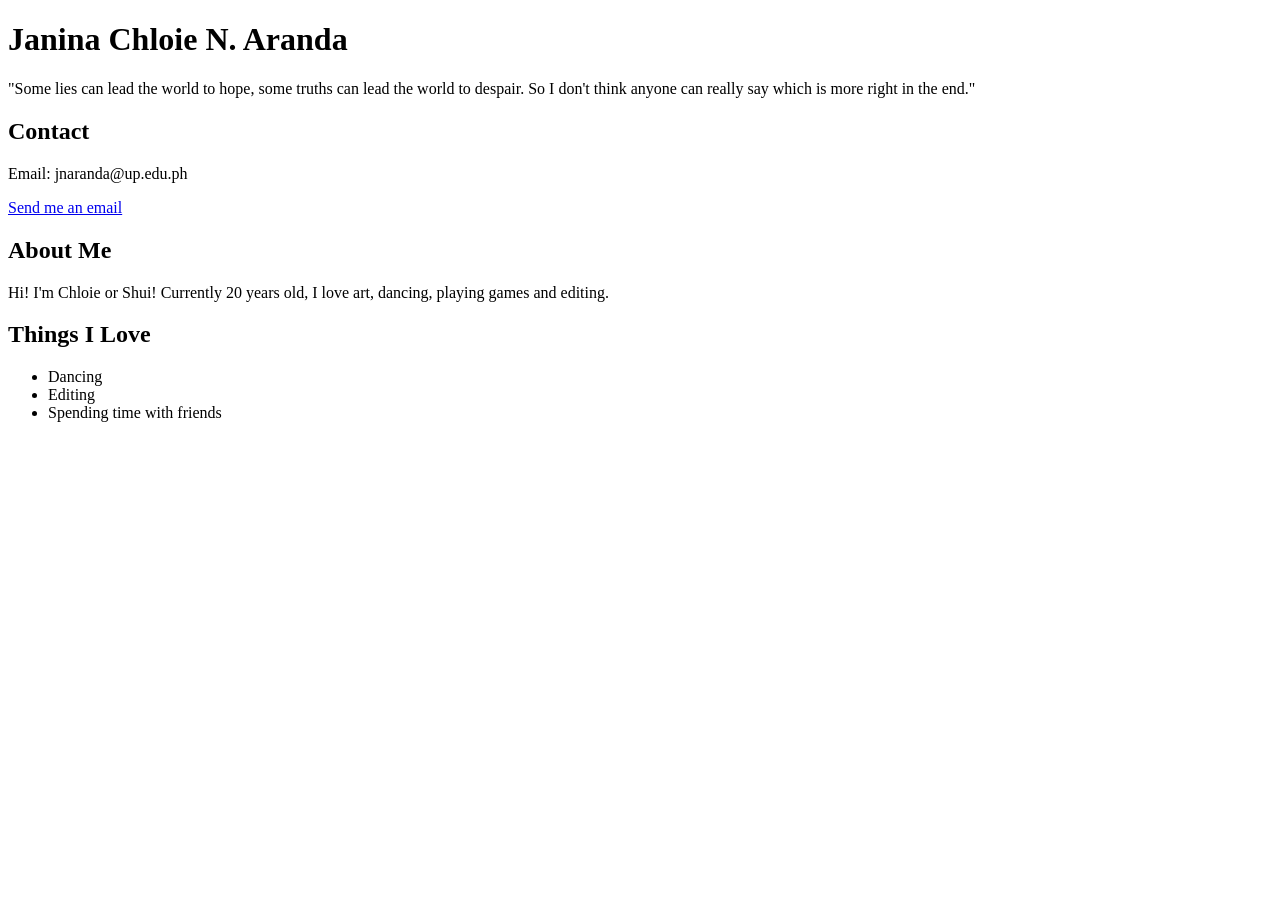
==== index.html @ 475d85d9 "Add files via upload" ====
<!DOCTYPE html>
<html lang="en">
<head>
    <meta charset="UTF-8">
    <meta name="viewport" content="width=device-width, initial-scale=1.0">
    <title>Janina Chloie Aranda - My Profile</title>
</head>
<body>

    <header>
        <h1>Janina Chloie N. Aranda</h1>
        <p>"Some lies can lead the world to hope, some truths can lead the world to despair. So I don't think anyone can really say which is more right in the end."</p>
    </header>

    <section>
        <h2>Contact</h2>
        <p>Email: jnaranda@up.edu.ph</p>
        <a href="mailto:jnaranda@up.edu.ph">Send me an email</a>
    </section>

    <section>
        <h2>About Me</h2>
        <p>
            Hi! I'm Chloie or Shui! Currently 20 years old, I love art, dancing, playing games and editing.

        </p>
    </section>

    <section>
        <h2>Things I Love</h2>
        <ul>
            <li>Dancing</li>
            <li>Editing</li>
            <li>Spending time with friends</li>
        </ul>
    </section>

</body>
</html>
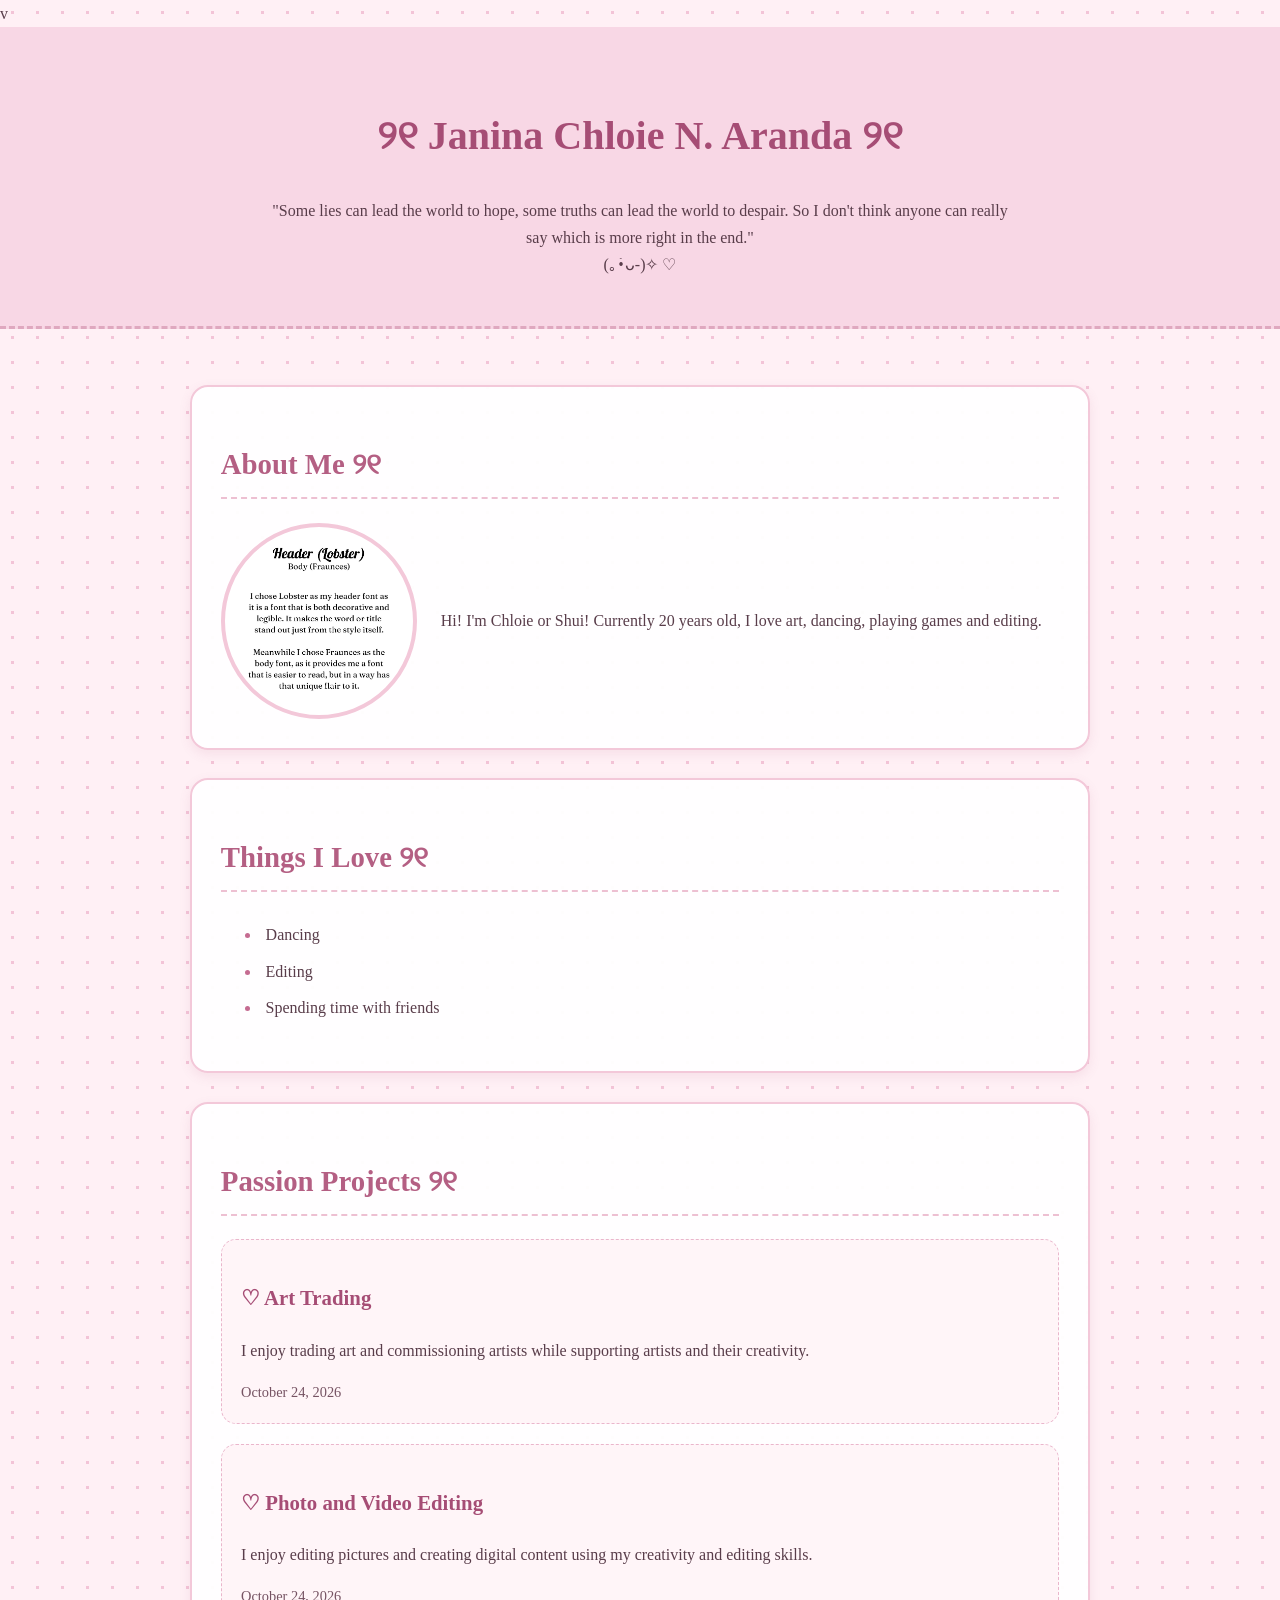
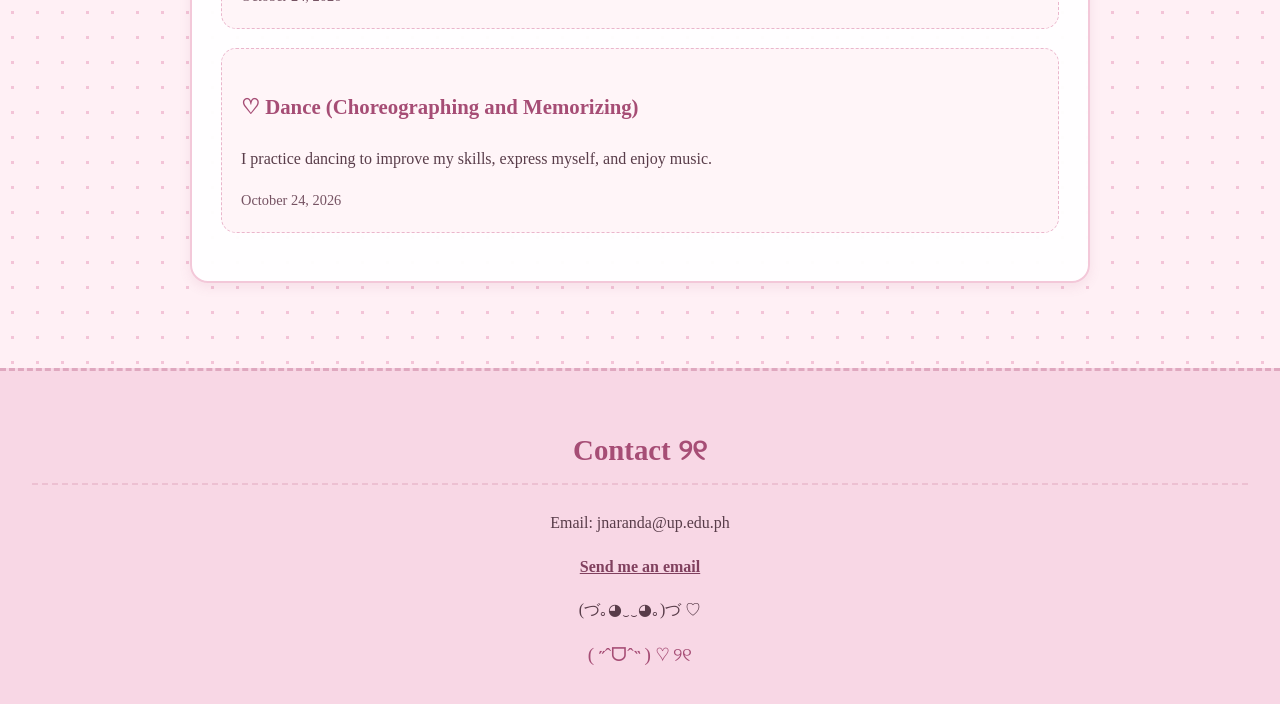
==== commit c0982170: "Rename updated 3.html to index.html" ====
--- a/index.html
+++ b/index.html
@@ -1,40 +1,116 @@
-
+v
 <!DOCTYPE html>
 <html lang="en">
 <head>
     <meta charset="UTF-8">
     <meta name="viewport" content="width=device-width, initial-scale=1.0">
+
     <title>Janina Chloie Aranda - My Profile</title>
+
+    <!-- Google Fonts -->
+    <link rel="preconnect" href="https://fonts.googleapis.com">
+    <link rel="preconnect" href="https://fonts.gstatic.com" crossorigin>
+
+    <link href="https://fonts.googleapis.com/css2?family=Fraunces:wght@400;500;600;700&family=Lobster&display=swap" rel="stylesheet">
+
+    <!-- CSS File -->
+    <link rel="stylesheet" href="style.css">
 </head>
+
 <body>
 
     <header>
         <h1>Janina Chloie N. Aranda</h1>
-        <p>"Some lies can lead the world to hope, some truths can lead the world to despair. So I don't think anyone can really say which is more right in the end."</p>
+
+        <p>
+            "Some lies can lead the world to hope, some truths can lead the world to despair. So I don't think anyone can really say which is more right in the end."
+        </p>
+
+        <div class="kaomoji">(｡•̀ᴗ-)✧ ♡</div>
     </header>
 
-    <section>
+    <main>
+
+        <!-- About Me Section -->
+        <section>
+            <h2>About Me</h2>
+
+            <div class="about-container">
+
+                <img src="myphoto.jpg" alt="My profile photo">
+
+                <p>
+                    Hi! I'm Chloie or Shui! Currently 20 years old,
+                    I love art, dancing, playing games and editing.
+                </p>
+
+            </div>
+        </section>
+
+        <!-- Things I Love Section -->
+        <section>
+            <h2>Things I Love</h2>
+
+            <ul>
+                <li>Dancing</li>
+                <li>Editing</li>
+                <li>Spending time with friends</li>
+            </ul>
+        </section>
+
+        <!-- Passion Projects Section -->
+        <section>
+            <h2>Passion Projects</h2>
+
+            <div class="project">
+                <h3>Art Trading</h3>
+
+                <p>
+                    I enjoy trading art and commissioning artists
+                    while supporting artists and their creativity.
+                </p>
+
+                <small>October 24, 2026</small>
+            </div>
+
+            <div class="project">
+                <h3>Photo and Video Editing</h3>
+
+                <p>
+                    I enjoy editing pictures and creating digital
+                    content using my creativity and editing skills.
+                </p>
+
+                <small>October 24, 2026</small>
+            </div>
+
+            <div class="project">
+                <h3>Dance (Choreographing and Memorizing)</h3>
+
+                <p>
+                    I practice dancing to improve my skills,
+                    express myself, and enjoy music.
+                </p>
+
+                <small>October 24, 2026</small>
+            </div>
+
+        </section>
+
+    </main>
+
+    <!-- Contact Section -->
+    <footer>
         <h2>Contact</h2>
+
         <p>Email: jnaranda@up.edu.ph</p>
-        <a href="mailto:jnaranda@up.edu.ph">Send me an email</a>
-    </section>
 
-    <section>
-        <h2>About Me</h2>
-        <p>
-            Hi! I'm Chloie or Shui! Currently 20 years old, I love art, dancing, playing games and editing.
+        <a href="mailto:jnaranda@up.edu.ph">
+            Send me an email
+        </a>
 
-        </p>
-    </section>
-
-    <section>
-        <h2>Things I Love</h2>
-        <ul>
-            <li>Dancing</li>
-            <li>Editing</li>
-            <li>Spending time with friends</li>
-        </ul>
-    </section>
+        <p class="kaomoji">(づ｡◕‿‿◕｡)づ ♡</p>
+    </footer>
 
 </body>
-</html>+</html>
--- a/style.css
+++ b/style.css
@@ -0,0 +1,195 @@
+body {
+    font-family: Georgia, serif;
+    background-color: #fff0f5;
+
+    /* Pink polka dot background */
+    background-image: radial-gradient(
+        #f3c4d7 1.8px,
+        transparent 1.8px
+    );
+
+    background-size: 25px 25px;
+
+    color: #593d4a;
+    margin: 0;
+    padding: 0;
+    line-height: 1.7;
+}
+
+/* ୨୧ HEADER ୨୧ */
+
+header {
+    background-color: #f8d7e5;
+    color: #593d4a;
+    text-align: center;
+    padding: 3rem 2rem;
+    border-bottom: 3px dashed #dfa8bf;
+}
+
+header h1 {
+    font-size: 2.5rem;
+    color: #a64d75;
+}
+
+header h1::before {
+    content: "୨୧ ";
+}
+
+header h1::after {
+    content: " ୨୧";
+}
+
+header p {
+    font-size: 1rem;
+    max-width: 750px;
+    margin: auto;
+}
+
+/* ୨୧ MAIN CONTENT ୨୧ */
+
+main {
+    max-width: 900px;
+    margin: 2rem auto;
+    padding: 1.5rem;
+}
+
+/* ୨୧ SECTIONS ୨୧ */
+
+section {
+    background-color: rgba(255, 255, 255, 0.96);
+    margin-bottom: 1.8rem;
+    padding: 1.8rem;
+    border: 2px solid #f3c8d9;
+    border-radius: 18px;
+    box-shadow: 0 4px 12px rgba(166, 77, 117, 0.10);
+}
+
+/* ୨୧ HEADINGS ୨୧ */
+
+h2 {
+    color: #b45f83;
+    font-size: 1.8rem;
+    border-bottom: 2px dashed #edc0d2;
+    padding-bottom: 0.5rem;
+}
+
+h2::after {
+    content: " ୨୧";
+}
+
+/* ୨୧ ABOUT ME FLEXBOX ୨୧ */
+
+.about-container {
+    display: flex;
+    align-items: center;
+    gap: 1.5rem;
+}
+
+.about-container img {
+    width: 180px;
+    height: 180px;
+    object-fit: cover;
+    border-radius: 50%;
+    border: 4px solid #f3c8d9;
+    padding: 4px;
+    background-color: white;
+}
+
+/* ୨୧ PASSION PROJECTS ୨୧ */
+
+.project {
+    background-color: #fff5f8;
+    padding: 1.2rem;
+    margin: 1.2rem 0;
+    border: 1px dashed #eab6cc;
+    border-radius: 15px;
+}
+
+.project h3 {
+    color: #a64d75;
+    font-size: 1.3rem;
+}
+
+.project h3::before {
+    content: "♡ ";
+}
+
+.project small {
+    color: #765363;
+    font-size: 0.9rem;
+}
+
+/* ୨୧ THINGS I LOVE ୨୧ */
+
+li {
+    padding: 0.3rem;
+}
+
+li::marker {
+    color: #c56b91;
+}
+
+/* ୨୧ FOOTER ୨୧ */
+
+footer {
+    background-color: #f8d7e5;
+    color: #593d4a;
+    text-align: center;
+    padding: 2rem;
+    border-top: 3px dashed #dfa8bf;
+}
+
+footer h2 {
+    color: #a64d75;
+}
+
+footer a {
+    color: #80405e;
+    font-weight: bold;
+}
+
+/* ୨୧ DECORATIVE ENDING ୨୧ */
+
+footer::after {
+    content: "( ˶ˆᗜˆ˵ ) ♡ ୨୧";
+    display: block;
+    color: #a64d75;
+    margin-top: 1rem;
+    font-size: 1.2rem;
+}
+
+/* ୨୧ MOBILE RESPONSIVE ୨୧ */
+
+@media (max-width: 600px) {
+
+    .about-container {
+        flex-direction: column;
+        text-align: center;
+    }
+
+    .about-container img {
+        width: 150px;
+        height: 150px;
+    }
+
+    header {
+        padding: 2rem 1rem;
+    }
+
+    header h1 {
+        font-size: 2rem;
+    }
+
+    h2 {
+        font-size: 1.5rem;
+    }
+
+    main {
+        padding: 1rem;
+        margin: 1rem auto;
+    }
+
+    section {
+        padding: 1rem;
+    }
+}
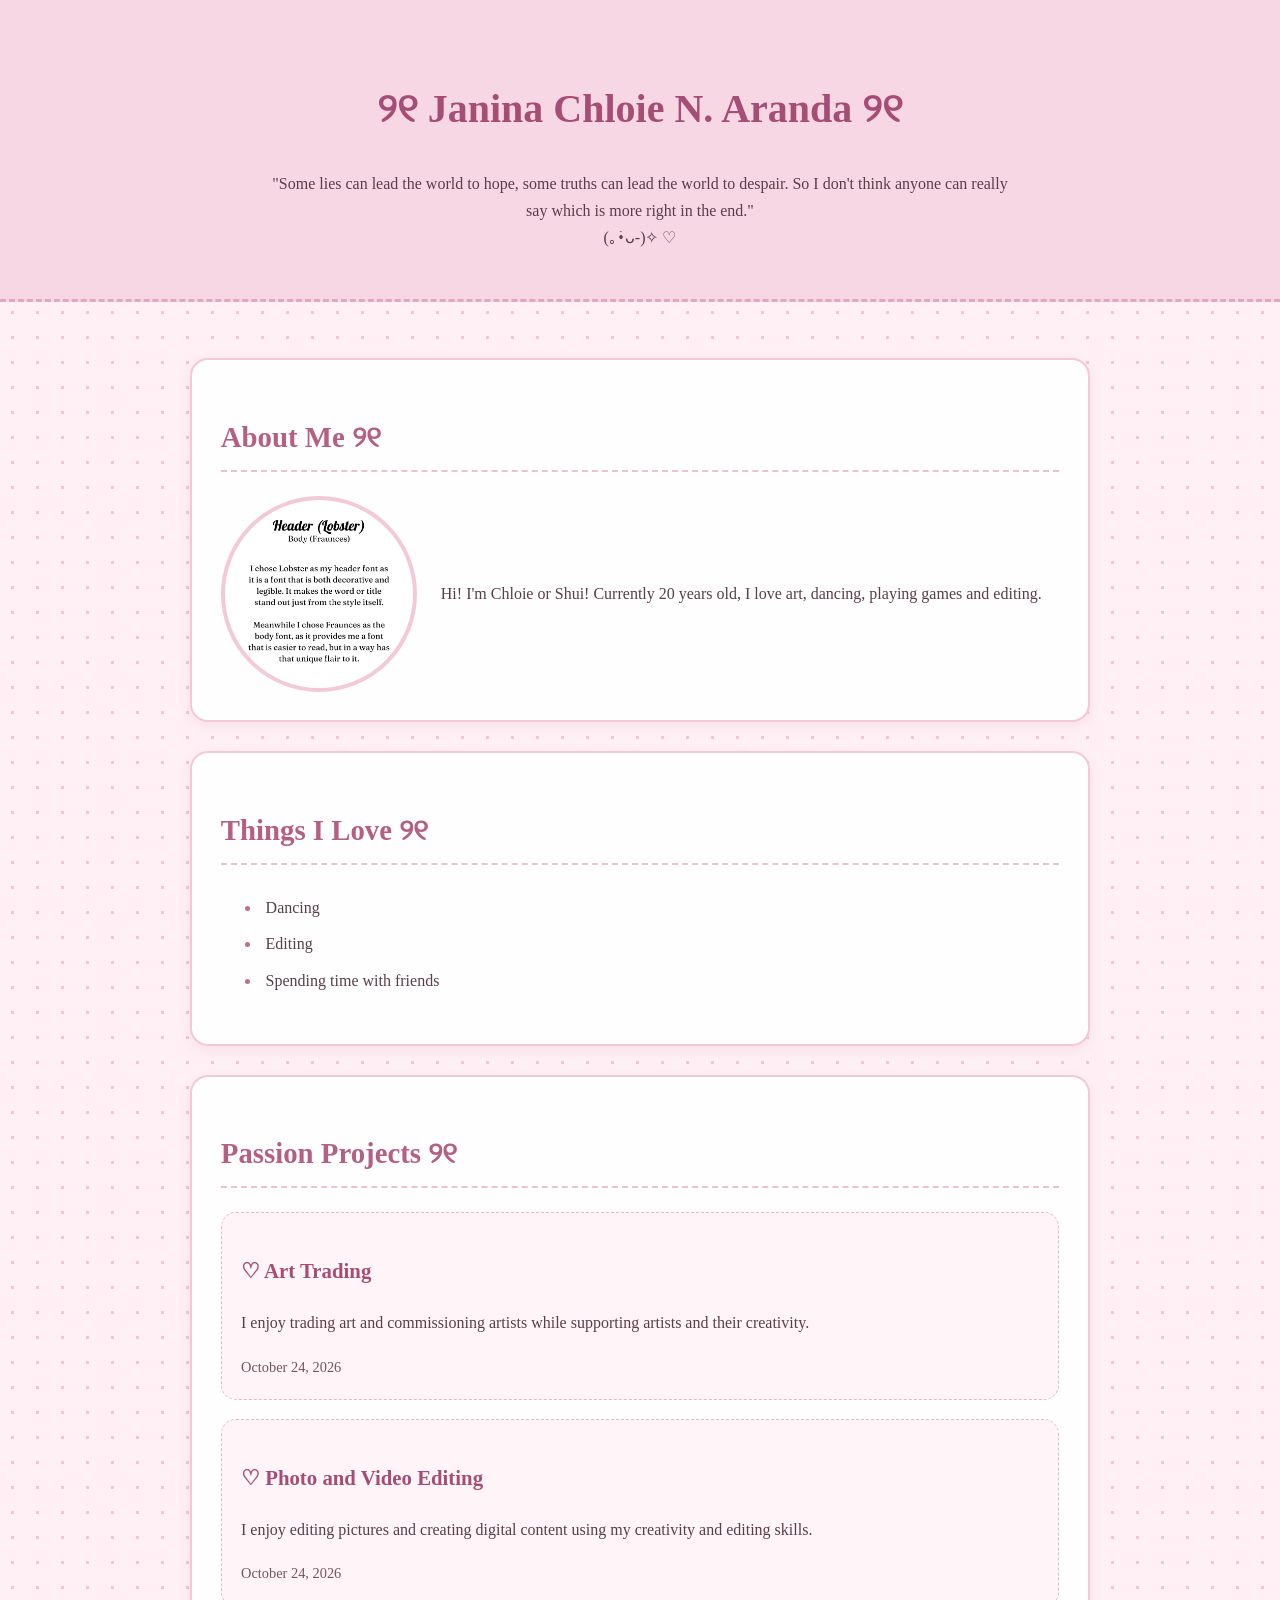
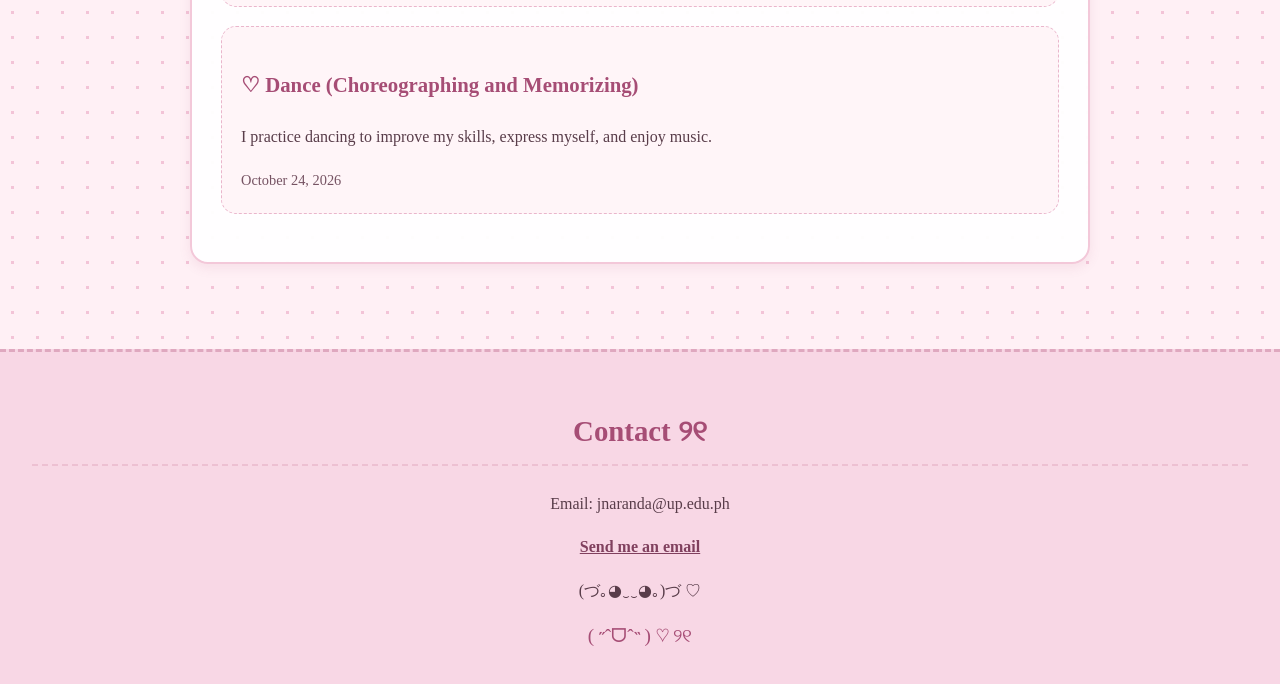
==== commit b44e5a3a: "Update index.html" ====
--- a/index.html
+++ b/index.html
@@ -1,4 +1,4 @@
-v
+
 <!DOCTYPE html>
 <html lang="en">
 <head>
